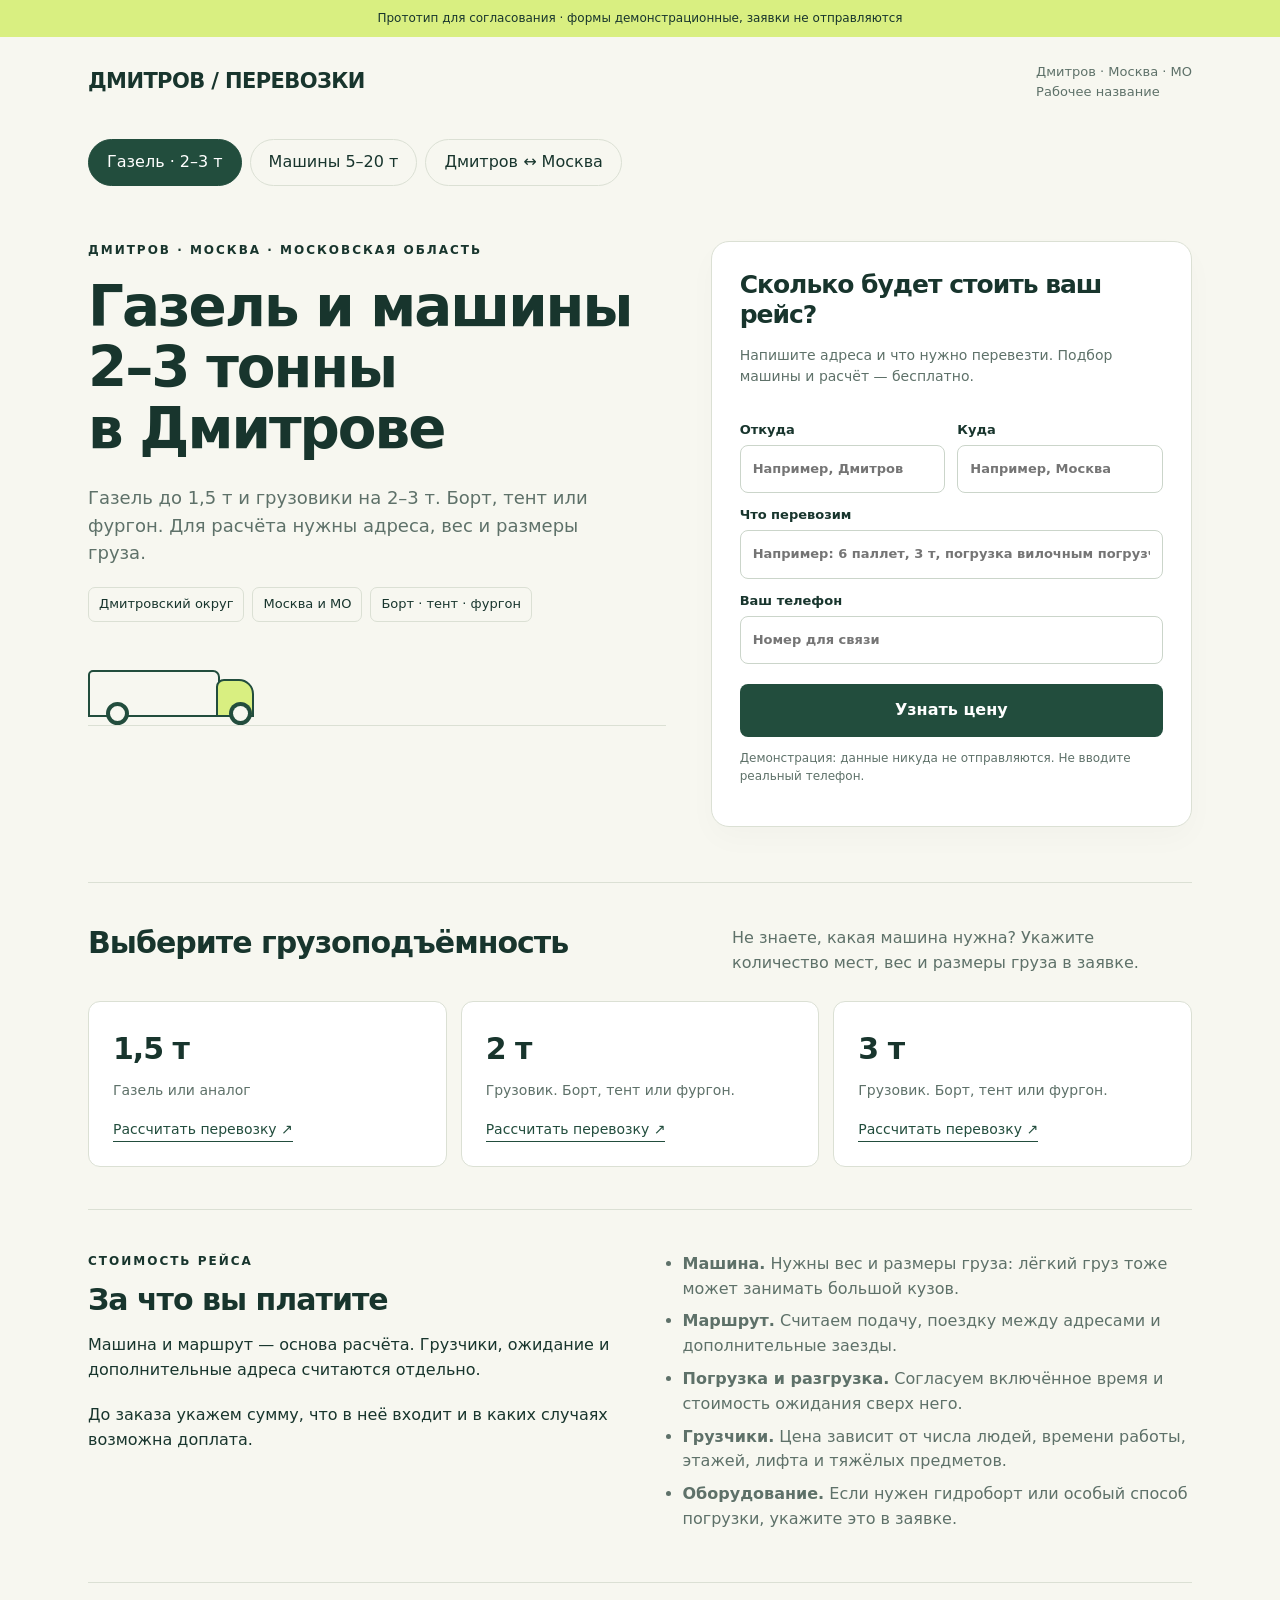
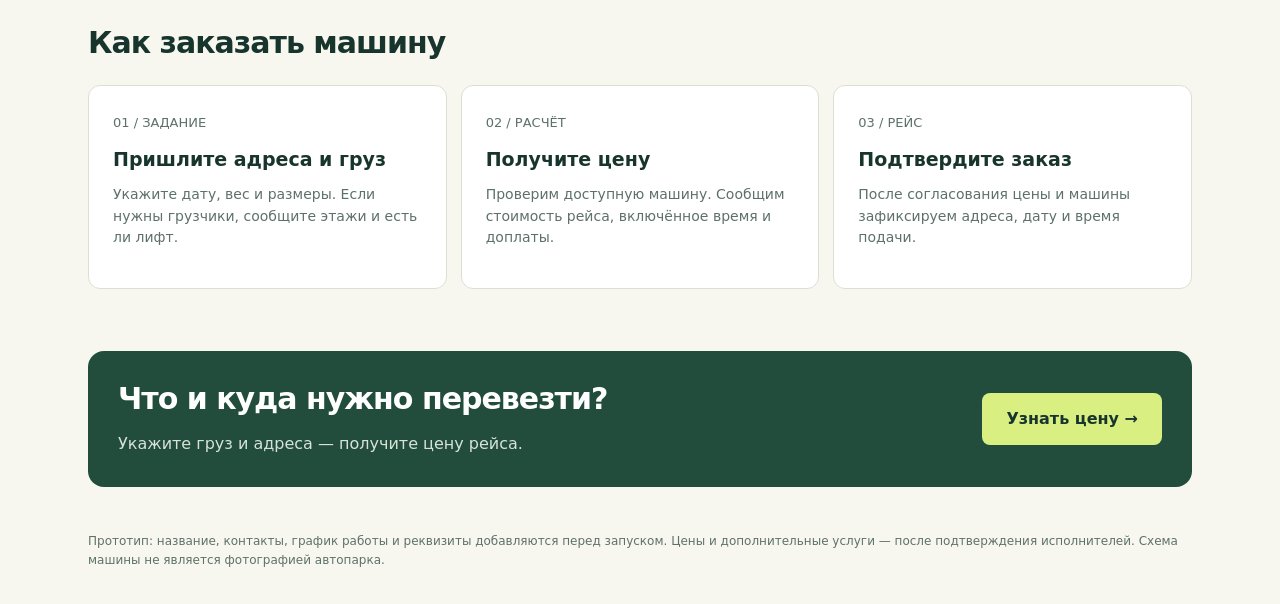
==== base-template.html @ be0df80a "Add Dmitrov freight website prototype and client presentation" ====
<!doctype html>
<html lang="ru"><head><meta charset="utf-8"><meta name="viewport" content="width=device-width,initial-scale=1"><title>Дмитров · Прототип грузоперевозок</title>
<style>
:root{--ink:#18352d;--muted:#5e7169;--paper:#f7f7f0;--green:#224d3d;--lime:#d9ef81;--line:#dbe0d4}*{box-sizing:border-box}html{scroll-behavior:smooth}body{margin:0;background:var(--paper);color:var(--ink);font:16px/1.55 system-ui,sans-serif}.wrap{max-width:1160px;margin:auto;padding:0 28px}.notice{background:var(--lime);padding:9px 20px;text-align:center;font-size:12px}header{display:flex;justify-content:space-between;align-items:center;padding:25px 0;gap:20px}.brand{font-weight:850;font-size:21px;letter-spacing:-.6px}.small{font-size:13px;color:var(--muted)}nav{display:flex;gap:8px;flex-wrap:wrap;padding:12px 0 25px}button,a{touch-action:manipulation}button{font:inherit;cursor:pointer}nav button{border:1px solid var(--line);background:transparent;color:var(--ink);border-radius:30px;padding:10px 18px}nav button[aria-pressed=true]{background:var(--green);color:white;border-color:var(--green)}.hero{display:grid;grid-template-columns:1.2fr 1fr;gap:45px;align-items:start;padding:30px 0 55px}.eyebrow{text-transform:uppercase;letter-spacing:2px;font-size:12px;font-weight:700}h1{font-size:clamp(34px,4.4vw,58px);line-height:1.08;letter-spacing:-2px;margin:18px 0 24px}h2{font-size:30px;line-height:1.2;letter-spacing:-1px;margin:0 0 15px}p{margin:0 0 20px}.intro{font-size:18px;color:var(--muted);max-width:520px}.tags{display:flex;gap:8px;flex-wrap:wrap}.tags span{font-size:13px;border:1px solid var(--line);border-radius:7px;padding:6px 10px}.form{background:white;padding:28px;border:1px solid var(--line);border-radius:18px;box-shadow:0 12px 30px #18352d06}.form h2{font-size:25px}.form p{font-size:14px;color:var(--muted)}.row{display:grid;grid-template-columns:1fr 1fr;gap:12px}label{display:block;font-size:13px;font-weight:650;margin:12px 0 0}input{width:100%;min-width:0;border:1px solid #cbd5ca;border-radius:8px;background:#fff;padding:13px 12px;margin-top:5px;font:inherit;color:var(--ink)}input:focus{outline:2px solid var(--green);outline-offset:1px}.primary{display:block;background:var(--green);color:white;width:100%;padding:14px;border:0;border-radius:8px;margin-top:20px;font-weight:700}.demo{font-size:12px!important;margin-top:12px!important;margin-bottom:0!important}.form output{display:block;font-size:14px;padding-top:12px}.road{margin-top:32px;border-bottom:1px solid var(--line);height:72px;display:flex;align-items:end;gap:35px}.truck{position:relative;width:132px;height:47px;border:2px solid var(--green);border-radius:5px 7px 0 0;margin:0 0 8px 0}.truck:before{content:'';position:absolute;width:34px;height:34px;border:2px solid var(--green);background:var(--lime);right:-36px;bottom:-2px;border-radius:8px 15px 0 0}.truck:after{content:'';position:absolute;width:15px;height:15px;border:4px solid var(--green);background:var(--paper);border-radius:50%;bottom:-10px;left:16px;box-shadow:123px 0 0 -4px var(--paper),123px 0 0 0 var(--green)}section{padding:42px 0;border-top:1px solid var(--line)}.sectionhead{display:flex;align-items:end;justify-content:space-between;gap:30px;margin-bottom:25px}.sectionhead p{max-width:460px;color:var(--muted);margin:0}.grid{display:grid;grid-template-columns:repeat(3,1fr);gap:14px}.card{padding:24px;border:1px solid var(--line);border-radius:12px;background:#fff}.card strong{font-size:30px;display:block;letter-spacing:-1px}.card p{font-size:14px;color:var(--muted);margin:8px 0 15px}.card button{border:0;border-bottom:1px solid var(--green);padding:0;background:none;color:var(--green);font-size:14px}.card h3{margin:10px 0;font-size:19px}.number{font-size:13px;color:var(--muted)}.cost{display:grid;grid-template-columns:1fr 1fr;gap:45px}.cost ul{margin:0;padding-left:20px;color:var(--muted)}.cost li{margin-bottom:8px}.band{background:var(--green);color:white;border-radius:16px;padding:30px;margin:20px 0 45px;display:flex;gap:25px;align-items:center;justify-content:space-between}.band p{margin:0;color:#d7e3d9}.band a{background:var(--lime);color:var(--ink);padding:14px 24px;border-radius:8px;text-decoration:none;white-space:nowrap;font-weight:700}footer{padding:0 0 35px;font-size:12px;color:var(--muted)}.mobile{display:none}a:focus-visible,button:focus-visible{outline:3px solid #829b42;outline-offset:4px}
@media(max-width:700px){.wrap{padding:0 18px}header{padding:20px 0}.brand{font-size:18px}header .small{max-width:120px;text-align:right;font-size:11px}nav{gap:6px;padding-bottom:10px}nav button{font-size:12px;padding:9px 12px}.hero{grid-template-columns:1fr;gap:25px;padding:20px 0 35px}h1{letter-spacing:-1.3px}.intro{font-size:16px}.road{display:none}.form{padding:22px}.grid{grid-template-columns:1fr 1fr;gap:10px}.card{padding:17px}.card strong{font-size:27px}.sectionhead,.cost{display:block}.sectionhead p{margin-top:15px}.cost ul{margin-top:22px}.steps{grid-template-columns:1fr}section{padding:30px 0}h2{font-size:26px}.band{display:block;padding:25px}.band a{display:block;text-align:center;margin-top:20px}.mobile{display:block;position:fixed;bottom:0;left:0;right:0;padding:10px 18px calc(10px + env(safe-area-inset-bottom));background:#f7f7f0ee;border-top:1px solid var(--line);backdrop-filter:blur(10px)}.mobile a{display:block;background:var(--green);color:white;text-align:center;text-decoration:none;padding:12px;border-radius:8px;font-weight:700}footer{padding-bottom:100px}.row{grid-template-columns:1fr}.notice{font-size:11px}}
</style></head><body>
<div class="notice">Прототип для согласования · формы демонстрационные, заявки не отправляются</div>
<div class="wrap"><header><div class="brand">ДМИТРОВ / ПЕРЕВОЗКИ</div><div class="small">Дмитров · Москва · МО<br>Рабочее название</div></header>
<nav aria-label="Вариант посадочной страницы"><button data-mode="small" aria-pressed="true">Газель · 2–3 т</button><button data-mode="large" aria-pressed="false">Машины 5–20 т</button><button data-mode="route" aria-pressed="false">Дмитров ↔ Москва</button></nav>
<main><div class="hero"><div><div class="eyebrow">Дмитров · Москва · Московская область</div><h1 id="headline">Перевезти груз<br>в Дмитрове<br>и по области</h1><p class="intro" id="intro">Газель до 1,5 т и грузовики на 2–3 т. Борт, тент или фургон. Для расчёта нужны адреса, вес и размеры груза.</p><div class="tags"><span>Дмитровский округ</span><span>Москва и МО</span><span>Борт · тент · фургон</span></div><div class="road" aria-hidden="true"><div class="truck"></div></div></div>
<form class="form" id="request"><h2>Сколько будет стоить ваш рейс?</h2><p>Напишите адреса и что нужно перевезти. Подбор машины и расчёт — бесплатно.</p><div class="row"><label>Откуда<input id="from" name="from" placeholder="Например, Дмитров" required></label><label>Куда<input id="to" name="to" placeholder="Например, Москва" required></label></div><label>Что перевозим<input id="cargo" name="cargo" placeholder="Например: 6 паллет, 3 т, погрузка вилочным погрузчиком"></label><label>Ваш телефон<input name="phone" type="tel" autocomplete="tel" placeholder="Номер для связи" required></label><button class="primary" type="submit">Узнать цену</button><p class="demo">Демонстрация: данные никуда не отправляются. Не вводите реальный телефон.</p><output id="result" aria-live="polite"></output></form></div>
<section><div class="sectionhead"><h2>Выберите грузоподъёмность</h2><p>Не знаете, какая машина нужна? Укажите количество мест, вес и размеры груза в заявке.</p></div><div class="grid" id="vehicles"></div></section>
<section class="cost"><div><div class="eyebrow">Стоимость рейса</div><h2 style="margin-top:12px">За что вы платите</h2><p>Машина и маршрут — основа расчёта. Грузчики, ожидание и дополнительные адреса считаются отдельно.</p><p>До заказа укажем сумму, что в неё входит и в каких случаях возможна доплата.</p></div><ul><li><b>Машина.</b> Нужны вес и размеры груза: лёгкий груз тоже может занимать большой кузов.</li><li><b>Маршрут.</b> Считаем подачу, поездку между адресами и дополнительные заезды.</li><li><b>Погрузка и разгрузка.</b> Согласуем включённое время и стоимость ожидания сверх него.</li><li><b>Грузчики.</b> Цена зависит от числа людей, времени работы, этажей, лифта и тяжёлых предметов.</li><li><b>Оборудование.</b> Если нужен гидроборт или особый способ погрузки, укажите это в заявке.</li></ul></section>
<section><h2>Как заказать машину</h2><div class="grid steps" style="margin-top:24px"><div class="card"><span class="number">01 / ЗАДАНИЕ</span><h3>Пришлите адреса и груз</h3><p>Укажите дату, вес и размеры. Если нужны грузчики, сообщите этажи и есть ли лифт.</p></div><div class="card"><span class="number">02 / РАСЧЁТ</span><h3>Получите цену</h3><p>Проверим доступную машину. Сообщим стоимость рейса, включённое время и доплаты.</p></div><div class="card"><span class="number">03 / РЕЙС</span><h3>Подтвердите заказ</h3><p>После согласования цены и машины зафиксируем адреса, дату и время подачи.</p></div></div></section>
<div class="band"><div><h2>Что и куда нужно перевезти?</h2><p>Укажите груз и адреса — получите цену рейса.</p></div><a href="#request">Узнать цену →</a></div></main><footer>Прототип: название, контакты, график работы и реквизиты добавляются перед запуском. Цены и дополнительные услуги — после подтверждения исполнителей. Схема машины не является фотографией автопарка.</footer></div><div class="mobile"><a href="#request">Рассчитать перевозку</a></div>
<script>
const modes={small:{title:'Газель и машины<br>2–3 тонны<br>в Дмитрове',intro:'Газель до 1,5 т и грузовики на 2–3 т. Борт, тент или фургон. Для расчёта нужны адреса, вес и размеры груза.',weights:['1,5','2','3']},large:{title:'Грузоперевозки<br>5, 10 и 20 тонн',intro:'Дмитров, Москва и МО. Укажите вес, размеры и способ погрузки: сзади, сбоку или сверху. Проверим машину и рассчитаем рейс.',weights:['5','10','20']},route:{title:'Грузоперевозки<br>Дмитров ↔ Москва',intro:'Из Дмитрова в Москву и обратно. Газель и машины до 20 т. Укажите точные адреса: от них зависят маршрут и цена.',weights:['1,5','3','5','10','20']}};
function select(mode){const m=modes[mode];document.querySelector('#headline').innerHTML=m.title;document.querySelector('#intro').textContent=m.intro;document.querySelectorAll('[data-mode]').forEach(b=>b.setAttribute('aria-pressed',String(b.dataset.mode===mode)));document.querySelector('#vehicles').replaceChildren(...m.weights.map(w=>{const card=document.createElement('div');card.className='card';const title=document.createElement('strong');title.textContent=w+' т';const p=document.createElement('p');p.textContent=w==='1,5'?'Газель или аналог':w==='20'?'Фура. Тип полуприцепа — по грузу.':'Грузовик. Борт, тент или фургон.';const b=document.createElement('button');b.type='button';b.textContent='Рассчитать перевозку ↗';b.onclick=()=>{document.querySelector('#cargo').value='Машина до '+w+' т. ';document.querySelector('#request').scrollIntoView({behavior:'smooth'});document.querySelector('#cargo').focus({preventScroll:true})};card.append(title,p,b);return card}));}
document.querySelectorAll('[data-mode]').forEach(b=>b.onclick=()=>select(b.dataset.mode));document.querySelector('#request').addEventListener('submit',e=>{e.preventDefault();document.querySelector('#result').textContent='Демо: заявка не отправлена. Приём заявок пока не подключён.'});select('small');
</script></body></html>
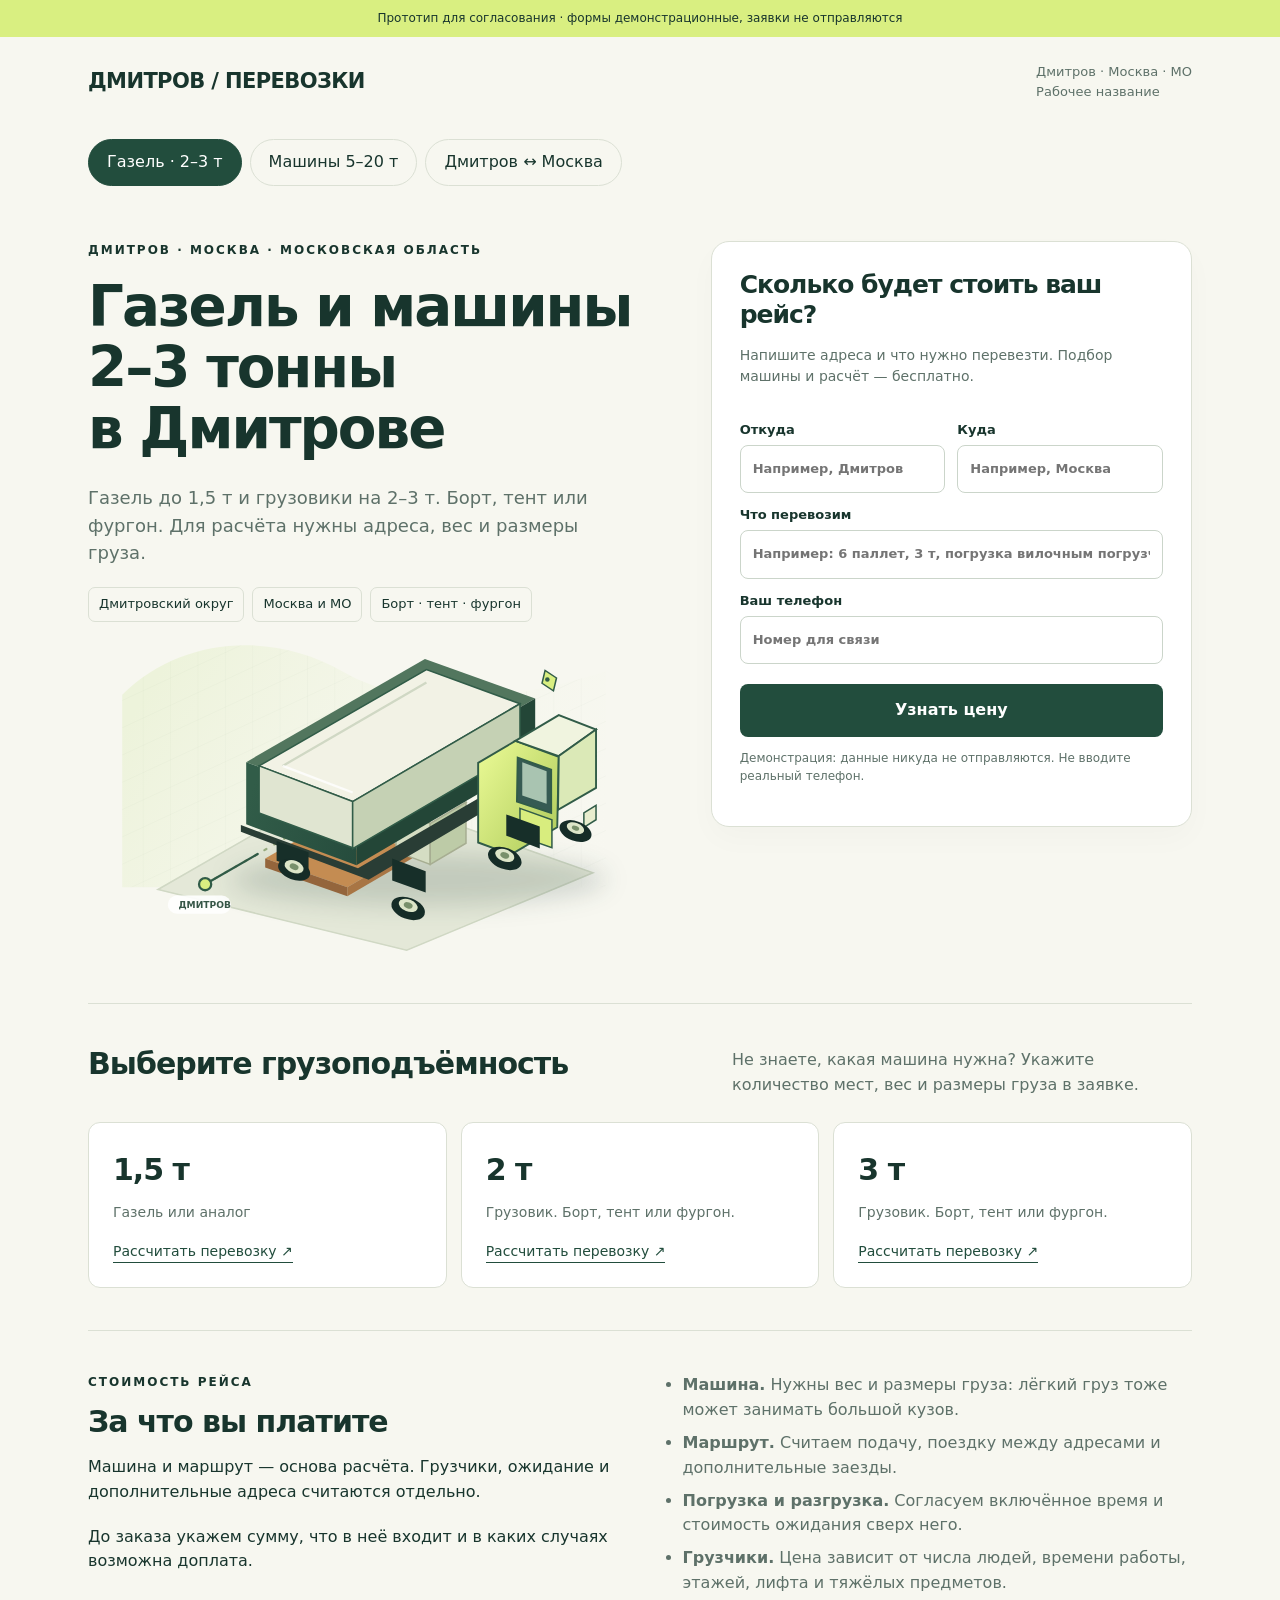
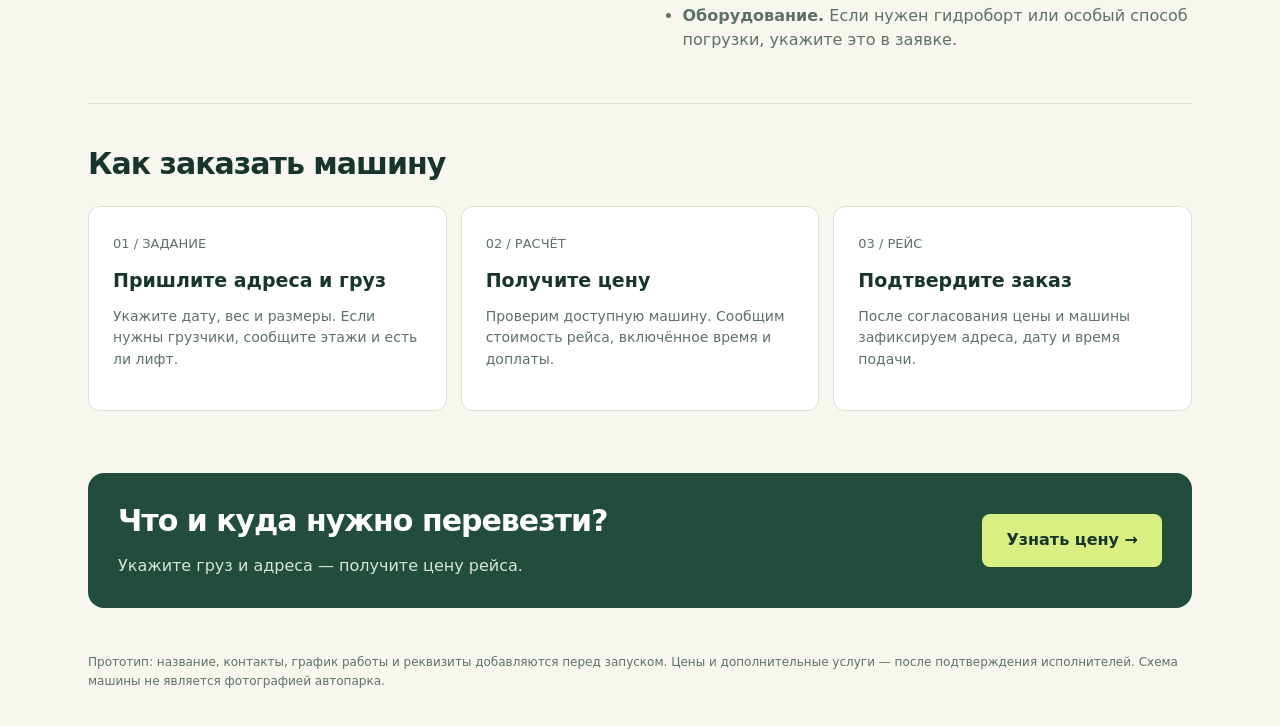
==== commit 5f7f678f: "Add animated isometric truck illustration" ====
--- a/base-template.html
+++ b/base-template.html
@@ -1,13 +1,13 @@
 <!doctype html>
 <html lang="ru"><head><meta charset="utf-8"><meta name="viewport" content="width=device-width,initial-scale=1"><title>Дмитров · Прототип грузоперевозок</title>
 <style>
-:root{--ink:#18352d;--muted:#5e7169;--paper:#f7f7f0;--green:#224d3d;--lime:#d9ef81;--line:#dbe0d4}*{box-sizing:border-box}html{scroll-behavior:smooth}body{margin:0;background:var(--paper);color:var(--ink);font:16px/1.55 system-ui,sans-serif}.wrap{max-width:1160px;margin:auto;padding:0 28px}.notice{background:var(--lime);padding:9px 20px;text-align:center;font-size:12px}header{display:flex;justify-content:space-between;align-items:center;padding:25px 0;gap:20px}.brand{font-weight:850;font-size:21px;letter-spacing:-.6px}.small{font-size:13px;color:var(--muted)}nav{display:flex;gap:8px;flex-wrap:wrap;padding:12px 0 25px}button,a{touch-action:manipulation}button{font:inherit;cursor:pointer}nav button{border:1px solid var(--line);background:transparent;color:var(--ink);border-radius:30px;padding:10px 18px}nav button[aria-pressed=true]{background:var(--green);color:white;border-color:var(--green)}.hero{display:grid;grid-template-columns:1.2fr 1fr;gap:45px;align-items:start;padding:30px 0 55px}.eyebrow{text-transform:uppercase;letter-spacing:2px;font-size:12px;font-weight:700}h1{font-size:clamp(34px,4.4vw,58px);line-height:1.08;letter-spacing:-2px;margin:18px 0 24px}h2{font-size:30px;line-height:1.2;letter-spacing:-1px;margin:0 0 15px}p{margin:0 0 20px}.intro{font-size:18px;color:var(--muted);max-width:520px}.tags{display:flex;gap:8px;flex-wrap:wrap}.tags span{font-size:13px;border:1px solid var(--line);border-radius:7px;padding:6px 10px}.form{background:white;padding:28px;border:1px solid var(--line);border-radius:18px;box-shadow:0 12px 30px #18352d06}.form h2{font-size:25px}.form p{font-size:14px;color:var(--muted)}.row{display:grid;grid-template-columns:1fr 1fr;gap:12px}label{display:block;font-size:13px;font-weight:650;margin:12px 0 0}input{width:100%;min-width:0;border:1px solid #cbd5ca;border-radius:8px;background:#fff;padding:13px 12px;margin-top:5px;font:inherit;color:var(--ink)}input:focus{outline:2px solid var(--green);outline-offset:1px}.primary{display:block;background:var(--green);color:white;width:100%;padding:14px;border:0;border-radius:8px;margin-top:20px;font-weight:700}.demo{font-size:12px!important;margin-top:12px!important;margin-bottom:0!important}.form output{display:block;font-size:14px;padding-top:12px}.road{margin-top:32px;border-bottom:1px solid var(--line);height:72px;display:flex;align-items:end;gap:35px}.truck{position:relative;width:132px;height:47px;border:2px solid var(--green);border-radius:5px 7px 0 0;margin:0 0 8px 0}.truck:before{content:'';position:absolute;width:34px;height:34px;border:2px solid var(--green);background:var(--lime);right:-36px;bottom:-2px;border-radius:8px 15px 0 0}.truck:after{content:'';position:absolute;width:15px;height:15px;border:4px solid var(--green);background:var(--paper);border-radius:50%;bottom:-10px;left:16px;box-shadow:123px 0 0 -4px var(--paper),123px 0 0 0 var(--green)}section{padding:42px 0;border-top:1px solid var(--line)}.sectionhead{display:flex;align-items:end;justify-content:space-between;gap:30px;margin-bottom:25px}.sectionhead p{max-width:460px;color:var(--muted);margin:0}.grid{display:grid;grid-template-columns:repeat(3,1fr);gap:14px}.card{padding:24px;border:1px solid var(--line);border-radius:12px;background:#fff}.card strong{font-size:30px;display:block;letter-spacing:-1px}.card p{font-size:14px;color:var(--muted);margin:8px 0 15px}.card button{border:0;border-bottom:1px solid var(--green);padding:0;background:none;color:var(--green);font-size:14px}.card h3{margin:10px 0;font-size:19px}.number{font-size:13px;color:var(--muted)}.cost{display:grid;grid-template-columns:1fr 1fr;gap:45px}.cost ul{margin:0;padding-left:20px;color:var(--muted)}.cost li{margin-bottom:8px}.band{background:var(--green);color:white;border-radius:16px;padding:30px;margin:20px 0 45px;display:flex;gap:25px;align-items:center;justify-content:space-between}.band p{margin:0;color:#d7e3d9}.band a{background:var(--lime);color:var(--ink);padding:14px 24px;border-radius:8px;text-decoration:none;white-space:nowrap;font-weight:700}footer{padding:0 0 35px;font-size:12px;color:var(--muted)}.mobile{display:none}a:focus-visible,button:focus-visible{outline:3px solid #829b42;outline-offset:4px}
-@media(max-width:700px){.wrap{padding:0 18px}header{padding:20px 0}.brand{font-size:18px}header .small{max-width:120px;text-align:right;font-size:11px}nav{gap:6px;padding-bottom:10px}nav button{font-size:12px;padding:9px 12px}.hero{grid-template-columns:1fr;gap:25px;padding:20px 0 35px}h1{letter-spacing:-1.3px}.intro{font-size:16px}.road{display:none}.form{padding:22px}.grid{grid-template-columns:1fr 1fr;gap:10px}.card{padding:17px}.card strong{font-size:27px}.sectionhead,.cost{display:block}.sectionhead p{margin-top:15px}.cost ul{margin-top:22px}.steps{grid-template-columns:1fr}section{padding:30px 0}h2{font-size:26px}.band{display:block;padding:25px}.band a{display:block;text-align:center;margin-top:20px}.mobile{display:block;position:fixed;bottom:0;left:0;right:0;padding:10px 18px calc(10px + env(safe-area-inset-bottom));background:#f7f7f0ee;border-top:1px solid var(--line);backdrop-filter:blur(10px)}.mobile a{display:block;background:var(--green);color:white;text-align:center;text-decoration:none;padding:12px;border-radius:8px;font-weight:700}footer{padding-bottom:100px}.row{grid-template-columns:1fr}.notice{font-size:11px}}
+:root{--ink:#18352d;--muted:#5e7169;--paper:#f7f7f0;--green:#224d3d;--lime:#d9ef81;--line:#dbe0d4}*{box-sizing:border-box}html{scroll-behavior:smooth}body{margin:0;background:var(--paper);color:var(--ink);font:16px/1.55 system-ui,sans-serif}.wrap{max-width:1160px;margin:auto;padding:0 28px}.notice{background:var(--lime);padding:9px 20px;text-align:center;font-size:12px}header{display:flex;justify-content:space-between;align-items:center;padding:25px 0;gap:20px}.brand{font-weight:850;font-size:21px;letter-spacing:-.6px}.small{font-size:13px;color:var(--muted)}nav{display:flex;gap:8px;flex-wrap:wrap;padding:12px 0 25px}button,a{touch-action:manipulation}button{font:inherit;cursor:pointer}nav button{border:1px solid var(--line);background:transparent;color:var(--ink);border-radius:30px;padding:10px 18px}nav button[aria-pressed=true]{background:var(--green);color:white;border-color:var(--green)}.hero{display:grid;grid-template-columns:1.2fr 1fr;gap:45px;align-items:start;padding:30px 0 55px}.eyebrow{text-transform:uppercase;letter-spacing:2px;font-size:12px;font-weight:700}h1{font-size:clamp(34px,4.4vw,58px);line-height:1.08;letter-spacing:-2px;margin:18px 0 24px}h2{font-size:30px;line-height:1.2;letter-spacing:-1px;margin:0 0 15px}p{margin:0 0 20px}.intro{font-size:18px;color:var(--muted);max-width:520px}.tags{display:flex;gap:8px;flex-wrap:wrap}.tags span{font-size:13px;border:1px solid var(--line);border-radius:7px;padding:6px 10px}.form{background:white;padding:28px;border:1px solid var(--line);border-radius:18px;box-shadow:0 12px 30px #18352d06}.form h2{font-size:25px}.form p{font-size:14px;color:var(--muted)}.row{display:grid;grid-template-columns:1fr 1fr;gap:12px}label{display:block;font-size:13px;font-weight:650;margin:12px 0 0}input{width:100%;min-width:0;border:1px solid #cbd5ca;border-radius:8px;background:#fff;padding:13px 12px;margin-top:5px;font:inherit;color:var(--ink)}input:focus{outline:2px solid var(--green);outline-offset:1px}.primary{display:block;background:var(--green);color:white;width:100%;padding:14px;border:0;border-radius:8px;margin-top:20px;font-weight:700}.demo{font-size:12px!important;margin-top:12px!important;margin-bottom:0!important}.form output{display:block;font-size:14px;padding-top:12px}.hero-art{display:block;width:min(100%,650px);height:auto;margin:12px auto -12px;overflow:visible}.road{margin-top:32px;border-bottom:1px solid var(--line);height:72px;display:flex;align-items:end;gap:35px}.truck{position:relative;width:132px;height:47px;border:2px solid var(--green);border-radius:5px 7px 0 0;margin:0 0 8px 0}.truck:before{content:'';position:absolute;width:34px;height:34px;border:2px solid var(--green);background:var(--lime);right:-36px;bottom:-2px;border-radius:8px 15px 0 0}.truck:after{content:'';position:absolute;width:15px;height:15px;border:4px solid var(--green);background:var(--paper);border-radius:50%;bottom:-10px;left:16px;box-shadow:123px 0 0 -4px var(--paper),123px 0 0 0 var(--green)}section{padding:42px 0;border-top:1px solid var(--line)}.sectionhead{display:flex;align-items:end;justify-content:space-between;gap:30px;margin-bottom:25px}.sectionhead p{max-width:460px;color:var(--muted);margin:0}.grid{display:grid;grid-template-columns:repeat(3,1fr);gap:14px}.card{padding:24px;border:1px solid var(--line);border-radius:12px;background:#fff}.card strong{font-size:30px;display:block;letter-spacing:-1px}.card p{font-size:14px;color:var(--muted);margin:8px 0 15px}.card button{border:0;border-bottom:1px solid var(--green);padding:0;background:none;color:var(--green);font-size:14px}.card h3{margin:10px 0;font-size:19px}.number{font-size:13px;color:var(--muted)}.cost{display:grid;grid-template-columns:1fr 1fr;gap:45px}.cost ul{margin:0;padding-left:20px;color:var(--muted)}.cost li{margin-bottom:8px}.band{background:var(--green);color:white;border-radius:16px;padding:30px;margin:20px 0 45px;display:flex;gap:25px;align-items:center;justify-content:space-between}.band p{margin:0;color:#d7e3d9}.band a{background:var(--lime);color:var(--ink);padding:14px 24px;border-radius:8px;text-decoration:none;white-space:nowrap;font-weight:700}footer{padding:0 0 35px;font-size:12px;color:var(--muted)}.mobile{display:none}a:focus-visible,button:focus-visible{outline:3px solid #829b42;outline-offset:4px}
+@media(max-width:700px){.wrap{padding:0 18px}header{padding:20px 0}.brand{font-size:18px}header .small{max-width:120px;text-align:right;font-size:11px}nav{gap:6px;padding-bottom:10px}nav button{font-size:12px;padding:9px 12px}.hero{grid-template-columns:1fr;gap:25px;padding:20px 0 35px}h1{letter-spacing:-1.3px}.intro{font-size:16px}.road{display:none}.hero-art{width:115%;max-width:none;margin:8px -8% -8px}.form{padding:22px}.grid{grid-template-columns:1fr 1fr;gap:10px}.card{padding:17px}.card strong{font-size:27px}.sectionhead,.cost{display:block}.sectionhead p{margin-top:15px}.cost ul{margin-top:22px}.steps{grid-template-columns:1fr}section{padding:30px 0}h2{font-size:26px}.band{display:block;padding:25px}.band a{display:block;text-align:center;margin-top:20px}.mobile{display:block;position:fixed;bottom:0;left:0;right:0;padding:10px 18px calc(10px + env(safe-area-inset-bottom));background:#f7f7f0ee;border-top:1px solid var(--line);backdrop-filter:blur(10px)}.mobile a{display:block;background:var(--green);color:white;text-align:center;text-decoration:none;padding:12px;border-radius:8px;font-weight:700}footer{padding-bottom:100px}.row{grid-template-columns:1fr}.notice{font-size:11px}}
 </style></head><body>
 <div class="notice">Прототип для согласования · формы демонстрационные, заявки не отправляются</div>
 <div class="wrap"><header><div class="brand">ДМИТРОВ / ПЕРЕВОЗКИ</div><div class="small">Дмитров · Москва · МО<br>Рабочее название</div></header>
 <nav aria-label="Вариант посадочной страницы"><button data-mode="small" aria-pressed="true">Газель · 2–3 т</button><button data-mode="large" aria-pressed="false">Машины 5–20 т</button><button data-mode="route" aria-pressed="false">Дмитров ↔ Москва</button></nav>
-<main><div class="hero"><div><div class="eyebrow">Дмитров · Москва · Московская область</div><h1 id="headline">Перевезти груз<br>в Дмитрове<br>и по области</h1><p class="intro" id="intro">Газель до 1,5 т и грузовики на 2–3 т. Борт, тент или фургон. Для расчёта нужны адреса, вес и размеры груза.</p><div class="tags"><span>Дмитровский округ</span><span>Москва и МО</span><span>Борт · тент · фургон</span></div><div class="road" aria-hidden="true"><div class="truck"></div></div></div>
+<main><div class="hero"><div><div class="eyebrow">Дмитров · Москва · Московская область</div><h1 id="headline">Перевезти груз<br>в Дмитрове<br>и по области</h1><p class="intro" id="intro">Газель до 1,5 т и грузовики на 2–3 т. Борт, тент или фургон. Для расчёта нужны адреса, вес и размеры груза.</p><div class="tags"><span>Дмитровский округ</span><span>Москва и МО</span><span>Борт · тент · фургон</span></div><img class="hero-art" src="truck-scene.svg" alt="Изометрическая иллюстрация грузовика с грузом на маршруте Дмитров — Москва"></div>
 <form class="form" id="request"><h2>Сколько будет стоить ваш рейс?</h2><p>Напишите адреса и что нужно перевезти. Подбор машины и расчёт — бесплатно.</p><div class="row"><label>Откуда<input id="from" name="from" placeholder="Например, Дмитров" required></label><label>Куда<input id="to" name="to" placeholder="Например, Москва" required></label></div><label>Что перевозим<input id="cargo" name="cargo" placeholder="Например: 6 паллет, 3 т, погрузка вилочным погрузчиком"></label><label>Ваш телефон<input name="phone" type="tel" autocomplete="tel" placeholder="Номер для связи" required></label><button class="primary" type="submit">Узнать цену</button><p class="demo">Демонстрация: данные никуда не отправляются. Не вводите реальный телефон.</p><output id="result" aria-live="polite"></output></form></div>
 <section><div class="sectionhead"><h2>Выберите грузоподъёмность</h2><p>Не знаете, какая машина нужна? Укажите количество мест, вес и размеры груза в заявке.</p></div><div class="grid" id="vehicles"></div></section>
 <section class="cost"><div><div class="eyebrow">Стоимость рейса</div><h2 style="margin-top:12px">За что вы платите</h2><p>Машина и маршрут — основа расчёта. Грузчики, ожидание и дополнительные адреса считаются отдельно.</p><p>До заказа укажем сумму, что в неё входит и в каких случаях возможна доплата.</p></div><ul><li><b>Машина.</b> Нужны вес и размеры груза: лёгкий груз тоже может занимать большой кузов.</li><li><b>Маршрут.</b> Считаем подачу, поездку между адресами и дополнительные заезды.</li><li><b>Погрузка и разгрузка.</b> Согласуем включённое время и стоимость ожидания сверх него.</li><li><b>Грузчики.</b> Цена зависит от числа людей, времени работы, этажей, лифта и тяжёлых предметов.</li><li><b>Оборудование.</b> Если нужен гидроборт или особый способ погрузки, укажите это в заявке.</li></ul></section>
